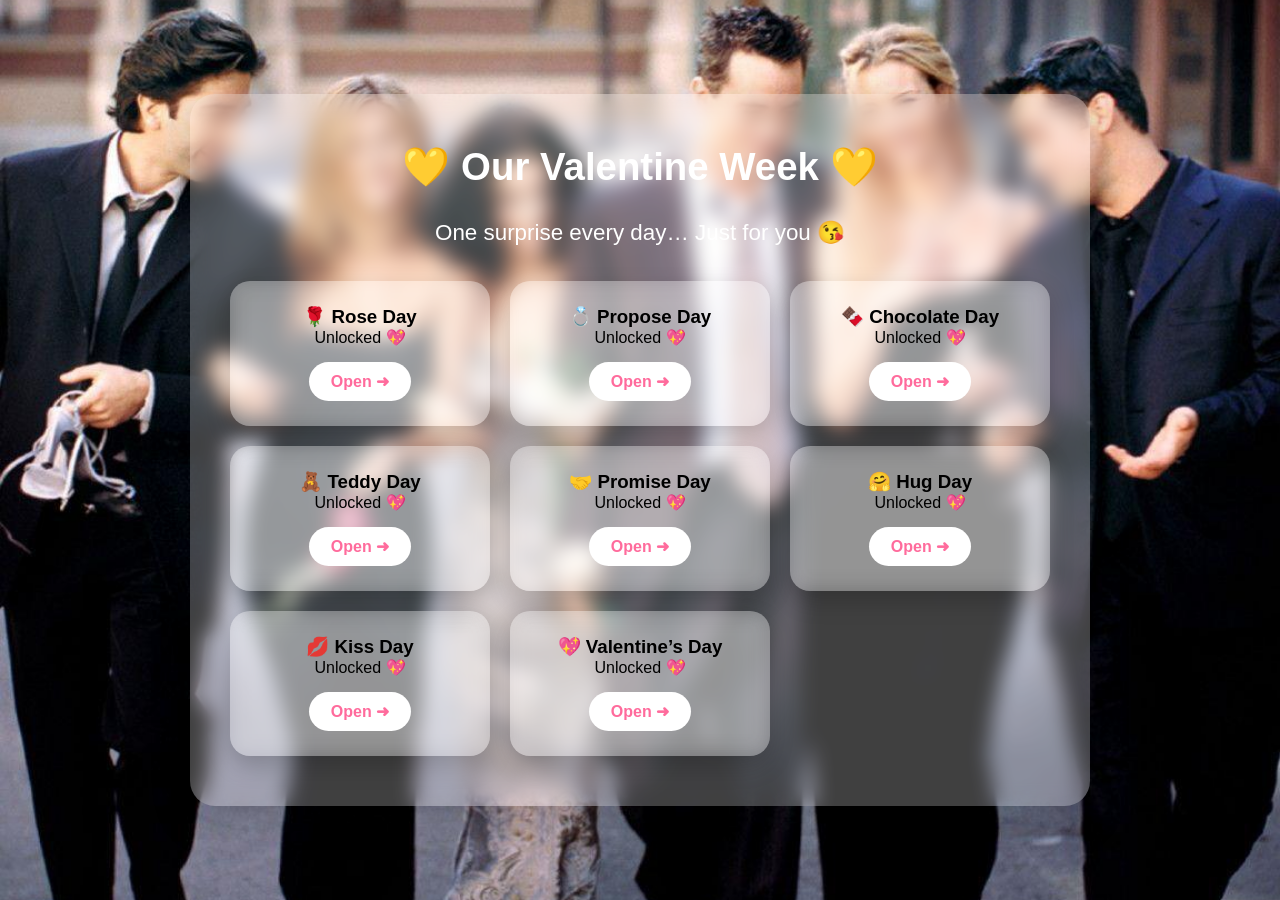
==== index.html @ 0db42892 "initial v1" ====
<!DOCTYPE html>
<html lang="en">
<head>
  <meta charset="UTF-8">
  <title>Our Valentine Week 💖</title>
  <link rel="stylesheet" href="style.css">
            <style>
    body {
      background-image: url('../images/bg-master.jpg');
      background-repeat: no-repeat;
      background-size: cover;
      background-position: center;
      background-attachment: fixed;
      margin: 0;
      height: 100vh;
    }
  </style>
</head>
<body>

<div class="container">

  <h1>💛 Our Valentine Week 💛</h1>
  <p class="big-text">One surprise every day… Just for you 😘</p>

  <div class="week-grid" id="weekGrid"></div>

</div>

<script src="script.js"></script>

</body>
</html>
---- style.css ----
* {
  margin: 0;
  padding: 0;
  box-sizing: border-box;
  font-family: "Poppins", sans-serif;
}

body {
  min-height: 100vh;
  background: linear-gradient(
    135deg,
    #fddb92,
    #d1fdff,
    #fbc2eb
  );

  display: flex;
  justify-content: center;
  align-items: flex-start;

  padding: 40px 20px;

  overflow-y: auto;
}


/* Main Card */
.container {
  width: 100%;
  max-width: 900px;

  margin: auto;

  text-align: center;
  background: rgba(255, 255, 255, 0.25);

  padding: 50px 40px;
  border-radius: 25px;

  backdrop-filter: blur(10px);

  box-shadow: 0 15px 40px rgba(0,0,0,0.2);

  animation: fadeIn 1s ease;
}


/* Headings */
h1 {
  font-size: 2.4rem;
  color: #fff;
  margin-bottom: 25px;
}

/* Quotes */
.quote {
  color: #fff;
  font-style: italic;
  margin-bottom: 25px;
  font-size: 1.1rem;
}

/* Big Text */
.big-text {
  font-size: 1.4rem;
  color: #fff;
  margin-bottom: 30px;
  line-height: 1.6;
}

/* Long Emotional Text */
.long-text {
  color: #fff;
  font-size: 1.1rem;
  line-height: 1.7;
  margin-bottom: 30px;
}

/* Buttons */
.buttons {
  display: flex;
  justify-content: center;
  gap: 20px;
}

.btn {
  background: #fff;
  color: #ff6b9c;
  padding: 12px 28px;
  border-radius: 50px;
  font-size: 1.1rem;
  border: none;
  font-weight: 600;
  cursor: pointer;
  text-decoration: none;
  transition: all 0.3s ease;
  box-shadow: 0 8px 22px rgba(0,0,0,0.2);
}

/* Pop Animation */
.btn:hover {
  transform: scale(1.2) translateY(-4px);
  background: #ff6b9c;
  color: #fff;
  box-shadow: 0 14px 35px rgba(0,0,0,0.3);
}

/* Fade In */
@keyframes fadeIn {
  from {
    opacity: 0;
    transform: translateY(40px);
  }
  to {
    opacity: 1;
    transform: translateY(0);
  }
}

.page-image {
  width: 100%;
  max-width: 350px;
  border-radius: 20px;
  margin: 20px auto;
  display: block;
  box-shadow: 0 10px 25px rgba(0,0,0,0.3);
  animation: fadeIn 1.2s ease;
}

/* Image Wrapper */

.image-wrapper {
  position: relative;
  display: inline-block;
}

/* Play / Pause Button */
/* Center Play / Pause Button */

#music-toggle {
  position: absolute;
  top: 50%;
  left: 50%;

  transform: translate(-50%, -50%);

  width: 70px;
  height: 70px;

  border-radius: 50%;
  border: none;

  background: rgba(0,0,0,0.65);
  color: #fff;

  font-size: 1.8rem;
  cursor: pointer;

  display: flex;
  align-items: center;
  justify-content: center;

  transition: all 0.3s ease;
  box-shadow: 0 8px 25px rgba(0,0,0,0.4);
}

#music-toggle:hover {
  transform: translate(-50%, -50%) scale(1.2);
  background: rgba(255,107,156,0.95);
}

/* .giftcontainer{
    position: relative;
}

.giftcontainer::before{
    content: '';
    position: absolute;
    width: 350px;
    height: 20px;
    background-color: rgba(0,0,0,0.4);
    border-radius: 50%;
    margin: 20px auto;
    

} */

/* Video + Image Wrapper */

.video-image-wrapper{
  position:relative;
  width:350px;
  max-width:90%;
  margin:auto;
}

/* Background Image */

.bg-image{
  width:100%;
  border-radius:20px;
  transition:0.8s ease;
}

/* Blur Effect */

.blurred{
  filter:blur(10px);
  transform:scale(1.05);
}

/* Video */

.overlay-video{
  position:absolute;
  top:0;
  left:0;

  width:100%;
  height:100%;

  object-fit:cover;
  border-radius:20px;

  z-index:2;
  background:black;
}

/* Hide Video */

.hide-video{
  opacity:0;
  pointer-events:none;
  transition:0.8s ease;
}

/* Music Button Center */

#music-toggle{
  position:absolute;
  top:50%;
  left:50%;
  transform:translate(-50%,-50%);

  width:65px;
  height:65px;

  border-radius:50%;
  border:none;

  background:rgba(0,0,0,0.6);
  color:#fff;

  font-size:1.6rem;
  cursor:pointer;

  display:flex;
  align-items:center;
  justify-content:center;

  transition:0.3s;

  z-index:3;
}

/* Fade Video */

/* Valentine Week Grid */

.week-grid{
  display:grid;
  grid-template-columns: repeat(auto-fit, minmax(220px,1fr));
  gap:20px;
  margin-top:30px;
}

/* Day Card */

.day-card{
  background: rgba(255,255,255,0.25);
  padding:25px;
  border-radius:20px;
  text-align:center;
  box-shadow:0 10px 25px rgba(0,0,0,0.2);
  backdrop-filter:blur(10px);
  transition:0.3s;
}

.day-card:hover{
  transform:scale(1.05);
}

/* Locked */

.day-card.locked{
  opacity:0.6;
}

/* Button */

.day-btn{
  display:inline-block;
  margin-top:15px;
  padding:10px 22px;
  border-radius:30px;
  background:#fff;
  color:#ff6b9c;
  text-decoration:none;
  font-weight:600;
}

.day-btn.locked{
  background:#aaa;
  color:#fff;
  cursor:not-allowed;
}

/* Proposal Letter Overlay */

.letter-overlay{
  position:fixed;
  inset:0;

  background:rgba(0,0,0,0.6);

  display:flex;
  align-items:center;
  justify-content:center;

  opacity:0;
  pointer-events:none;

  transition:0.4s ease;

  z-index:999;
}

.letter-overlay.show{
  opacity:1;
  pointer-events:auto;
}

/* Letter Card */

.letter-card{
  background:rgba(255,255,255,0.95);
  padding:35px 30px;

  border-radius:20px;

  max-width:600px;
  width:90%;
  max-height:85vh;

  overflow-y:auto;

  box-shadow:0 15px 40px rgba(0,0,0,0.3);

  animation:fadeIn 0.5s ease;
}

/* Letter Title */

.letter-card h2{
  text-align:center;
  color:#ff6b9c;
  margin-bottom:20px;
}

/* Letter Text */

.letter-text{
  color:#333;
  font-size:1.05rem;
  line-height:1.7;
  white-space:pre-line;
}

/* Close Button */

.close-btn{
  margin-top:20px;
}
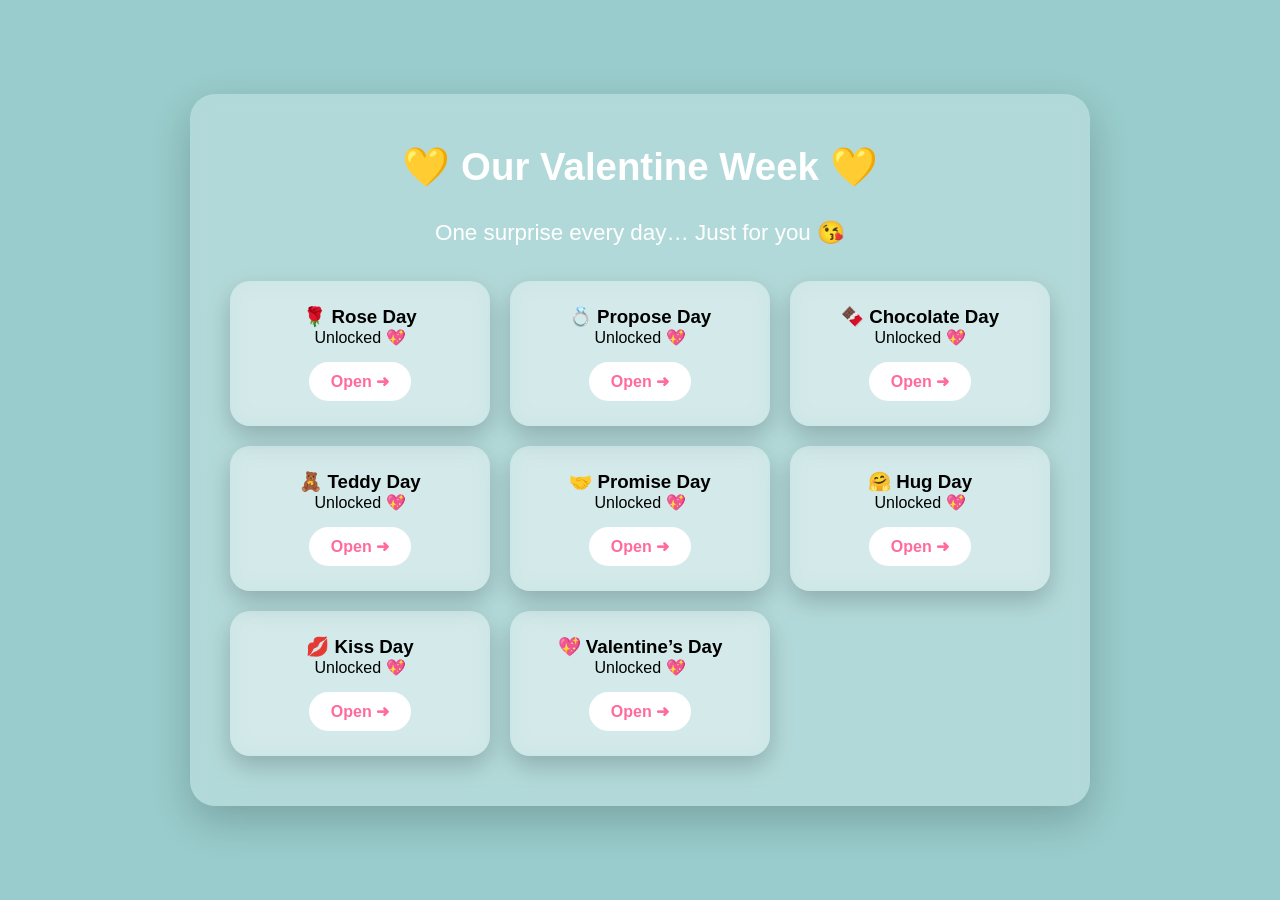
==== commit 88cbfe7e: "v2" ====
--- a/index.html
+++ b/index.html
@@ -4,7 +4,7 @@
   <meta charset="UTF-8">
   <title>Our Valentine Week 💖</title>
   <link rel="stylesheet" href="style.css">
-            <style>
+            <!-- <style>
     body {
       background-image: url('../images/bg-master.jpg');
       background-repeat: no-repeat;
@@ -14,7 +14,7 @@
       margin: 0;
       height: 100vh;
     }
-  </style>
+  </style> -->
 </head>
 <body>
 
--- a/style.css
+++ b/style.css
@@ -7,12 +7,8 @@
 
 body {
   min-height: 100vh;
-  background: linear-gradient(
-    135deg,
-    #fddb92,
-    #d1fdff,
-    #fbc2eb
-  );
+
+  background-color:  #99CCCC; /* Beige */
 
   display: flex;
   justify-content: center;
@@ -22,6 +18,7 @@
 
   overflow-y: auto;
 }
+
 
 
 /* Main Card */
